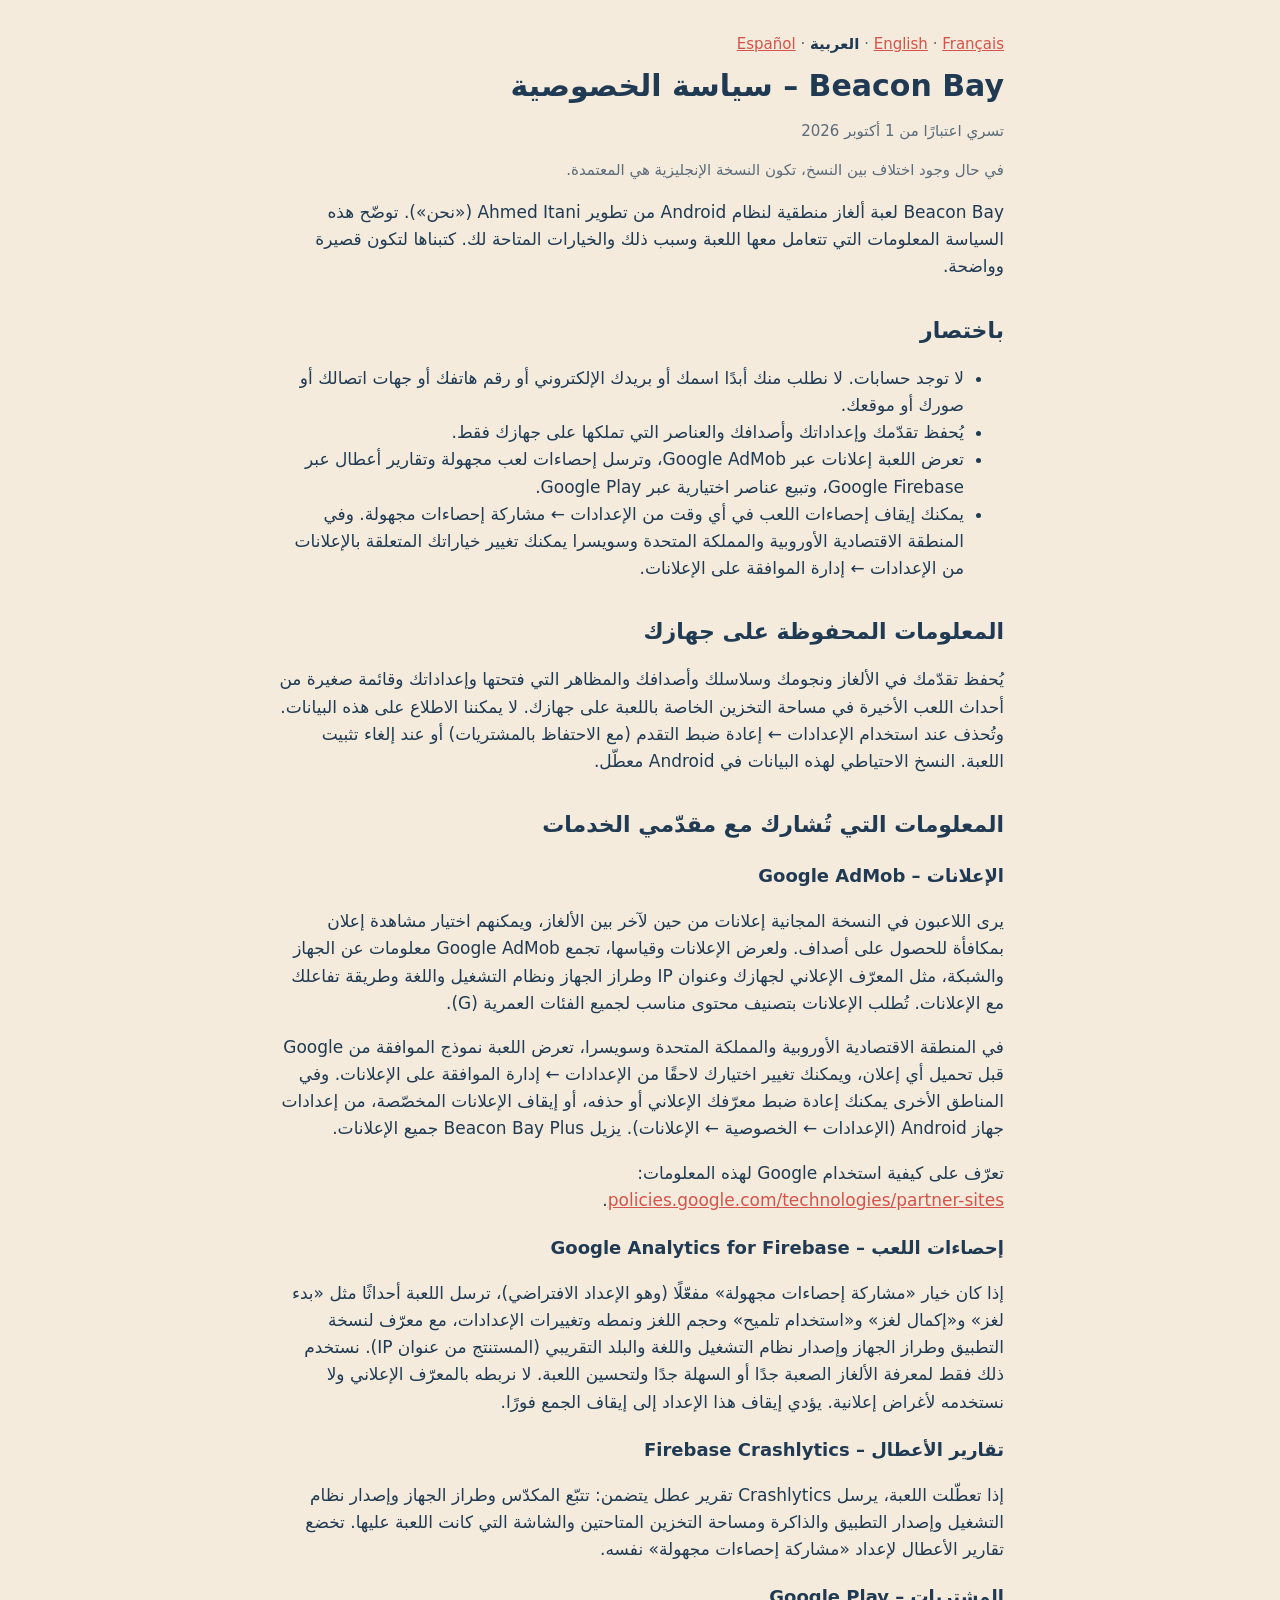
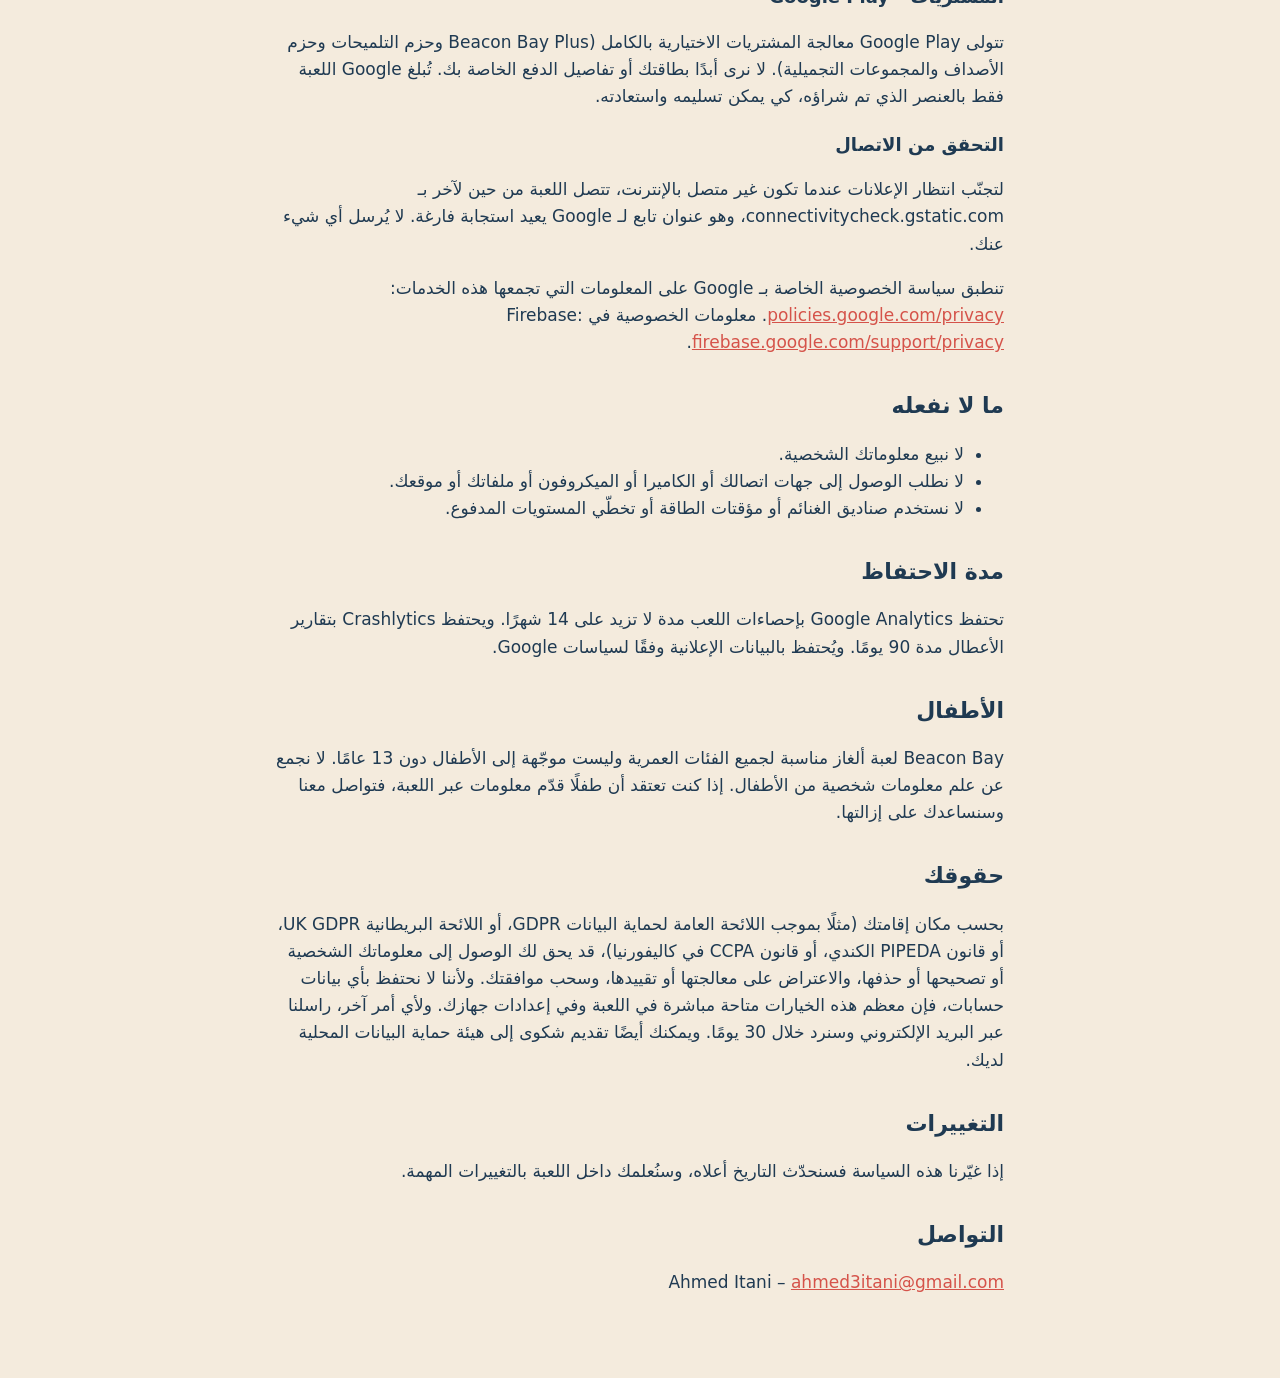
==== beacon-bay/privacy-ar.html @ c3c76981 "Beacon Bay privacy policy and support page" ====
<!doctype html>
<html lang="ar" dir="rtl">
<head>
<meta charset="utf-8">
<meta name="viewport" content="width=device-width, initial-scale=1">
<title>Beacon Bay – سياسة الخصوصية</title>
<link rel="stylesheet" href="style.css">
</head>
<body>
<main>
<nav class="langs"><a href="privacy.html">English</a> · <a href="privacy-fr.html">Français</a> · <a href="privacy-ar.html" aria-current="page">العربية</a> · <a href="privacy-es.html">Español</a></nav>
<h1>Beacon Bay – سياسة الخصوصية</h1>
<p class="meta">تسري اعتبارًا من 1 أكتوبر 2026</p>
<p class="meta">في حال وجود اختلاف بين النسخ، تكون النسخة الإنجليزية هي المعتمدة.</p>

<p>Beacon Bay لعبة ألغاز منطقية لنظام Android من تطوير Ahmed Itani («نحن»). توضّح هذه السياسة المعلومات التي تتعامل معها اللعبة وسبب ذلك والخيارات المتاحة لك. كتبناها لتكون قصيرة وواضحة.</p>

<h2>باختصار</h2>
<ul>
<li>لا توجد حسابات. لا نطلب منك أبدًا اسمك أو بريدك الإلكتروني أو رقم هاتفك أو جهات اتصالك أو صورك أو موقعك.</li>
<li>يُحفظ تقدّمك وإعداداتك وأصدافك والعناصر التي تملكها على جهازك فقط.</li>
<li>تعرض اللعبة إعلانات عبر Google AdMob، وترسل إحصاءات لعب مجهولة وتقارير أعطال عبر Google Firebase، وتبيع عناصر اختيارية عبر Google Play.</li>
<li>يمكنك إيقاف إحصاءات اللعب في أي وقت من الإعدادات ← مشاركة إحصاءات مجهولة. وفي المنطقة الاقتصادية الأوروبية والمملكة المتحدة وسويسرا يمكنك تغيير خياراتك المتعلقة بالإعلانات من الإعدادات ← إدارة الموافقة على الإعلانات.</li>
</ul>

<h2>المعلومات المحفوظة على جهازك</h2>
<p>يُحفظ تقدّمك في الألغاز ونجومك وسلاسلك وأصدافك والمظاهر التي فتحتها وإعداداتك وقائمة صغيرة من أحداث اللعب الأخيرة في مساحة التخزين الخاصة باللعبة على جهازك. لا يمكننا الاطلاع على هذه البيانات. وتُحذف عند استخدام الإعدادات ← إعادة ضبط التقدم (مع الاحتفاظ بالمشتريات) أو عند إلغاء تثبيت اللعبة. النسخ الاحتياطي لهذه البيانات في Android معطّل.</p>

<h2>المعلومات التي تُشارك مع مقدّمي الخدمات</h2>

<h3>الإعلانات – Google AdMob</h3>
<p>يرى اللاعبون في النسخة المجانية إعلانات من حين لآخر بين الألغاز، ويمكنهم اختيار مشاهدة إعلان بمكافأة للحصول على أصداف. ولعرض الإعلانات وقياسها، تجمع Google AdMob معلومات عن الجهاز والشبكة، مثل المعرّف الإعلاني لجهازك وعنوان IP وطراز الجهاز ونظام التشغيل واللغة وطريقة تفاعلك مع الإعلانات. تُطلب الإعلانات بتصنيف محتوى مناسب لجميع الفئات العمرية (G).</p>
<p>في المنطقة الاقتصادية الأوروبية والمملكة المتحدة وسويسرا، تعرض اللعبة نموذج الموافقة من Google قبل تحميل أي إعلان، ويمكنك تغيير اختيارك لاحقًا من الإعدادات ← إدارة الموافقة على الإعلانات. وفي المناطق الأخرى يمكنك إعادة ضبط معرّفك الإعلاني أو حذفه، أو إيقاف الإعلانات المخصّصة، من إعدادات جهاز Android (الإعدادات ← الخصوصية ← الإعلانات). يزيل Beacon Bay Plus جميع الإعلانات.</p>
<p>تعرّف على كيفية استخدام Google لهذه المعلومات: <a href="https://policies.google.com/technologies/partner-sites">policies.google.com/technologies/partner-sites</a>.</p>

<h3>إحصاءات اللعب – Google Analytics for Firebase</h3>
<p>إذا كان خيار «مشاركة إحصاءات مجهولة» مفعّلًا (وهو الإعداد الافتراضي)، ترسل اللعبة أحداثًا مثل «بدء لغز» و«إكمال لغز» و«استخدام تلميح» وحجم اللغز ونمطه وتغييرات الإعدادات، مع معرّف لنسخة التطبيق وطراز الجهاز وإصدار نظام التشغيل واللغة والبلد التقريبي (المستنتج من عنوان IP). نستخدم ذلك فقط لمعرفة الألغاز الصعبة جدًا أو السهلة جدًا ولتحسين اللعبة. لا نربطه بالمعرّف الإعلاني ولا نستخدمه لأغراض إعلانية. يؤدي إيقاف هذا الإعداد إلى إيقاف الجمع فورًا.</p>

<h3>تقارير الأعطال – Firebase Crashlytics</h3>
<p>إذا تعطّلت اللعبة، يرسل Crashlytics تقرير عطل يتضمن: تتبّع المكدّس وطراز الجهاز وإصدار نظام التشغيل وإصدار التطبيق والذاكرة ومساحة التخزين المتاحتين والشاشة التي كانت اللعبة عليها. تخضع تقارير الأعطال لإعداد «مشاركة إحصاءات مجهولة» نفسه.</p>

<h3>المشتريات – Google Play</h3>
<p>تتولى Google Play معالجة المشتريات الاختيارية بالكامل (Beacon Bay Plus وحزم التلميحات وحزم الأصداف والمجموعات التجميلية). لا نرى أبدًا بطاقتك أو تفاصيل الدفع الخاصة بك. تُبلغ Google اللعبة فقط بالعنصر الذي تم شراؤه، كي يمكن تسليمه واستعادته.</p>

<h3>التحقق من الاتصال</h3>
<p>لتجنّب انتظار الإعلانات عندما تكون غير متصل بالإنترنت، تتصل اللعبة من حين لآخر بـ connectivitycheck.gstatic.com، وهو عنوان تابع لـ Google يعيد استجابة فارغة. لا يُرسل أي شيء عنك.</p>

<p>تنطبق سياسة الخصوصية الخاصة بـ Google على المعلومات التي تجمعها هذه الخدمات: <a href="https://policies.google.com/privacy">policies.google.com/privacy</a>. معلومات الخصوصية في Firebase: <a href="https://firebase.google.com/support/privacy">firebase.google.com/support/privacy</a>.</p>

<h2>ما لا نفعله</h2>
<ul>
<li>لا نبيع معلوماتك الشخصية.</li>
<li>لا نطلب الوصول إلى جهات اتصالك أو الكاميرا أو الميكروفون أو ملفاتك أو موقعك.</li>
<li>لا نستخدم صناديق الغنائم أو مؤقتات الطاقة أو تخطّي المستويات المدفوع.</li>
</ul>

<h2>مدة الاحتفاظ</h2>
<p>تحتفظ Google Analytics بإحصاءات اللعب مدة لا تزيد على 14 شهرًا. ويحتفظ Crashlytics بتقارير الأعطال مدة 90 يومًا. ويُحتفظ بالبيانات الإعلانية وفقًا لسياسات Google.</p>

<h2>الأطفال</h2>
<p>Beacon Bay لعبة ألغاز مناسبة لجميع الفئات العمرية وليست موجّهة إلى الأطفال دون 13 عامًا. لا نجمع عن علم معلومات شخصية من الأطفال. إذا كنت تعتقد أن طفلًا قدّم معلومات عبر اللعبة، فتواصل معنا وسنساعدك على إزالتها.</p>

<h2>حقوقك</h2>
<p>بحسب مكان إقامتك (مثلًا بموجب اللائحة العامة لحماية البيانات GDPR، أو اللائحة البريطانية UK GDPR، أو قانون PIPEDA الكندي، أو قانون CCPA في كاليفورنيا)، قد يحق لك الوصول إلى معلوماتك الشخصية أو تصحيحها أو حذفها، والاعتراض على معالجتها أو تقييدها، وسحب موافقتك. ولأننا لا نحتفظ بأي بيانات حسابات، فإن معظم هذه الخيارات متاحة مباشرة في اللعبة وفي إعدادات جهازك. ولأي أمر آخر، راسلنا عبر البريد الإلكتروني وسنرد خلال 30 يومًا. ويمكنك أيضًا تقديم شكوى إلى هيئة حماية البيانات المحلية لديك.</p>

<h2>التغييرات</h2>
<p>إذا غيّرنا هذه السياسة فسنحدّث التاريخ أعلاه، وسنُعلمك داخل اللعبة بالتغييرات المهمة.</p>

<h2>التواصل</h2>
<p>Ahmed Itani – <a href="mailto:ahmed3itani@gmail.com">ahmed3itani@gmail.com</a></p>
</main>
</body>
</html>
---- beacon-bay/style.css ----
:root { --bg: #F4EBDD; --card: #FFF8EC; --ink: #1F3A52; --soft: #5B6B7A; --accent: #D5534A; }
@media (prefers-color-scheme: dark) { :root { --bg: #15212C; --card: #1D2B38; --ink: #EAF0F5; --soft: #A9B6C2; --accent: #F08A80; } }
* { box-sizing: border-box; }
body { margin: 0; background: var(--bg); color: var(--ink); font: 17px/1.6 system-ui, -apple-system, "Segoe UI", Roboto, "Noto Sans Arabic", sans-serif; }
main { max-width: 760px; margin: 0 auto; padding: 32px 16px 64px; }
main > * { overflow-wrap: anywhere; }
h1 { font-size: 30px; line-height: 1.2; margin: 12px 0 4px; }
h2 { font-size: 22px; margin: 32px 0 8px; }
h3 { font-size: 18px; margin: 20px 0 4px; }
a { color: var(--accent); }
.meta, .langs { color: var(--soft); font-size: 15px; }
.langs a[aria-current] { color: var(--ink); font-weight: 600; text-decoration: none; }
.card { background: var(--card); border-radius: 16px; padding: 20px; margin: 16px 0; }
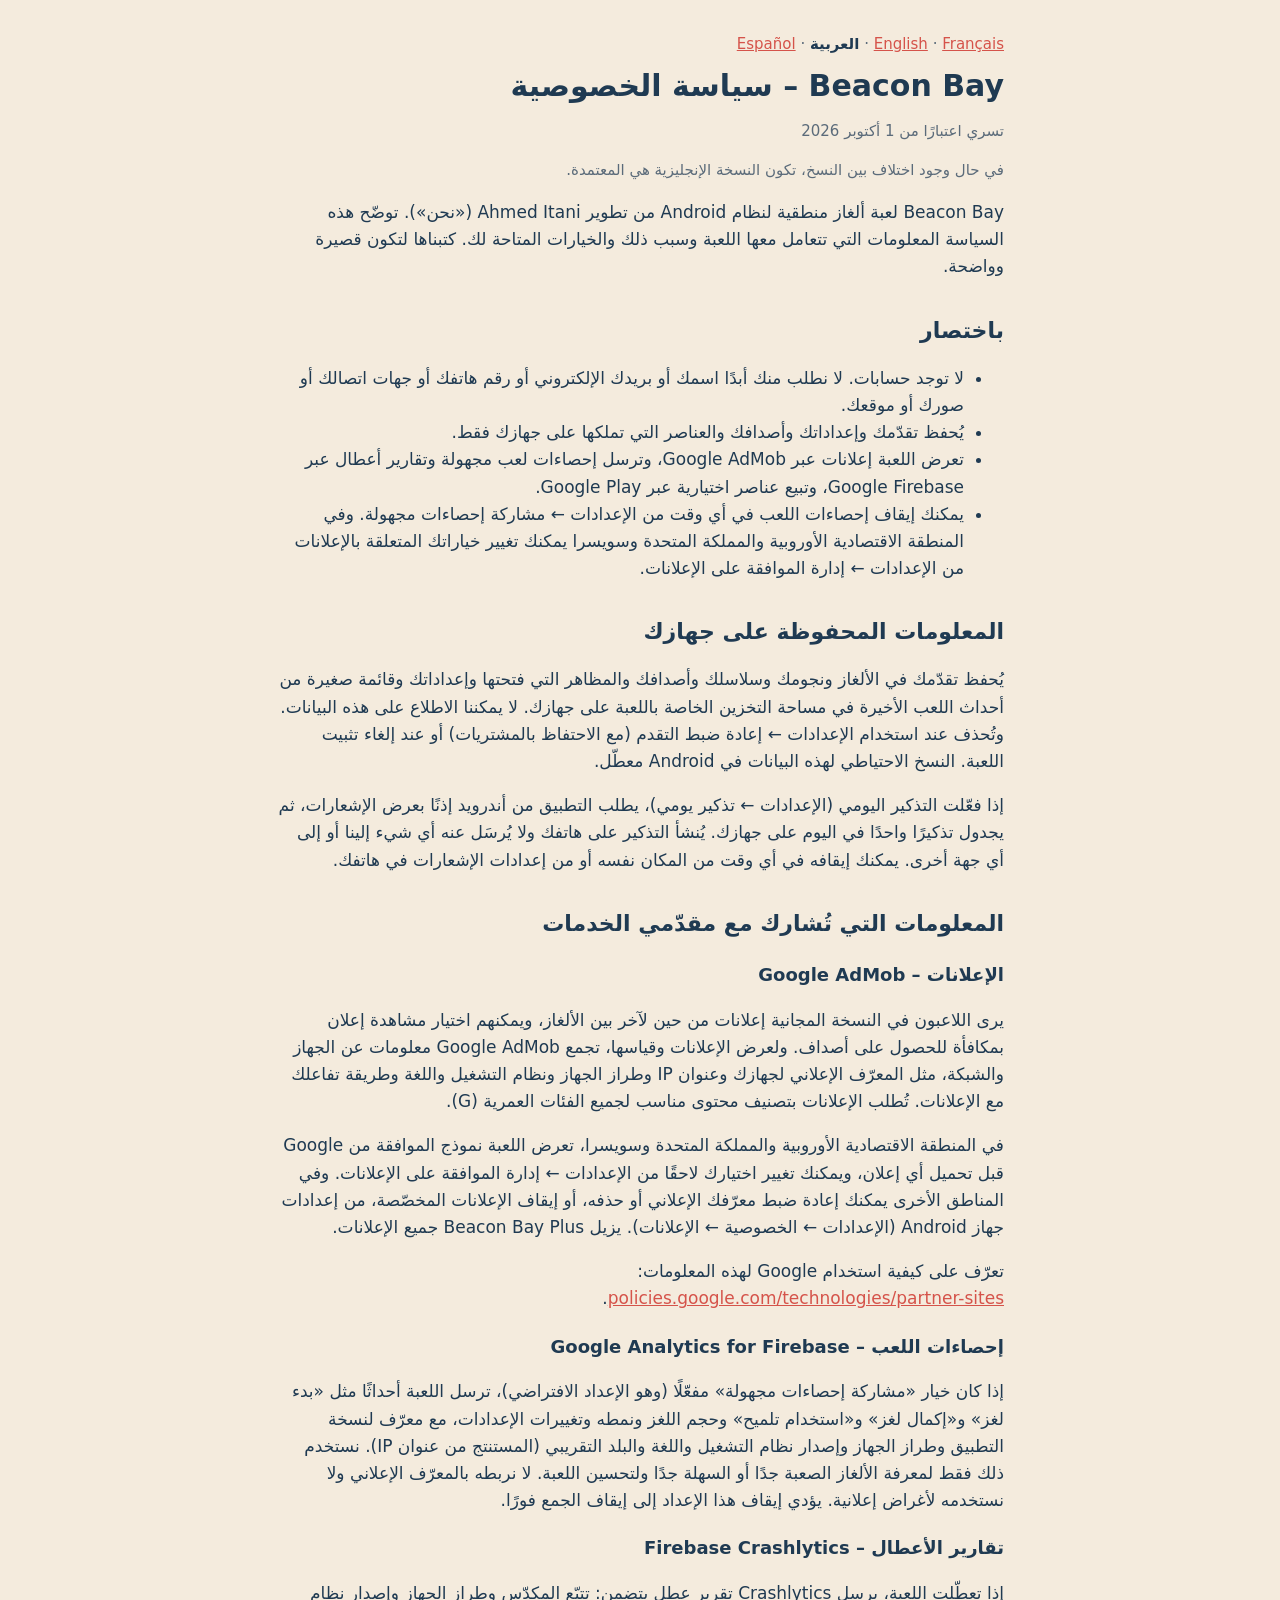
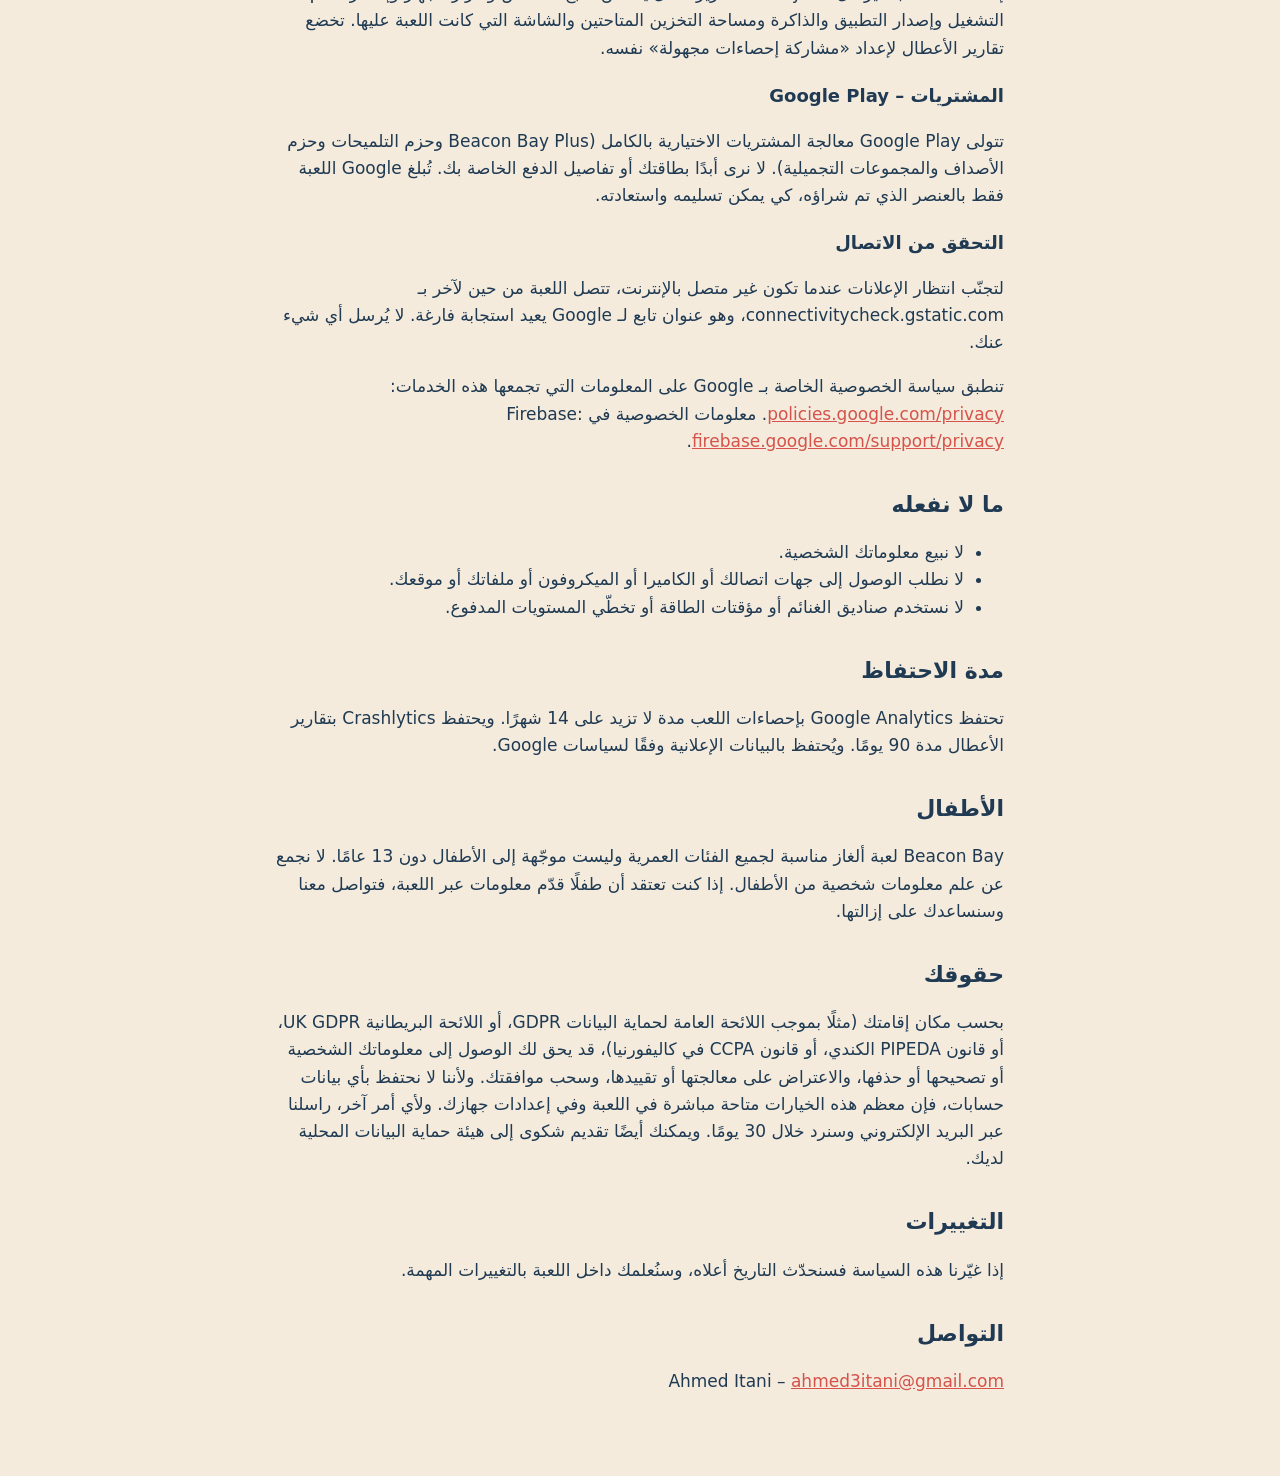
==== commit 9908b747: "Mention the on-device daily reminder" ====
--- a/beacon-bay/privacy-ar.html
+++ b/beacon-bay/privacy-ar.html
@@ -25,6 +25,8 @@
 
 <h2>المعلومات المحفوظة على جهازك</h2>
 <p>يُحفظ تقدّمك في الألغاز ونجومك وسلاسلك وأصدافك والمظاهر التي فتحتها وإعداداتك وقائمة صغيرة من أحداث اللعب الأخيرة في مساحة التخزين الخاصة باللعبة على جهازك. لا يمكننا الاطلاع على هذه البيانات. وتُحذف عند استخدام الإعدادات ← إعادة ضبط التقدم (مع الاحتفاظ بالمشتريات) أو عند إلغاء تثبيت اللعبة. النسخ الاحتياطي لهذه البيانات في Android معطّل.</p>
+
+<p>إذا فعّلت التذكير اليومي (الإعدادات ← تذكير يومي)، يطلب التطبيق من أندرويد إذنًا بعرض الإشعارات، ثم يجدول تذكيرًا واحدًا في اليوم على جهازك. يُنشأ التذكير على هاتفك ولا يُرسَل عنه أي شيء إلينا أو إلى أي جهة أخرى. يمكنك إيقافه في أي وقت من المكان نفسه أو من إعدادات الإشعارات في هاتفك.</p>
 
 <h2>المعلومات التي تُشارك مع مقدّمي الخدمات</h2>
 
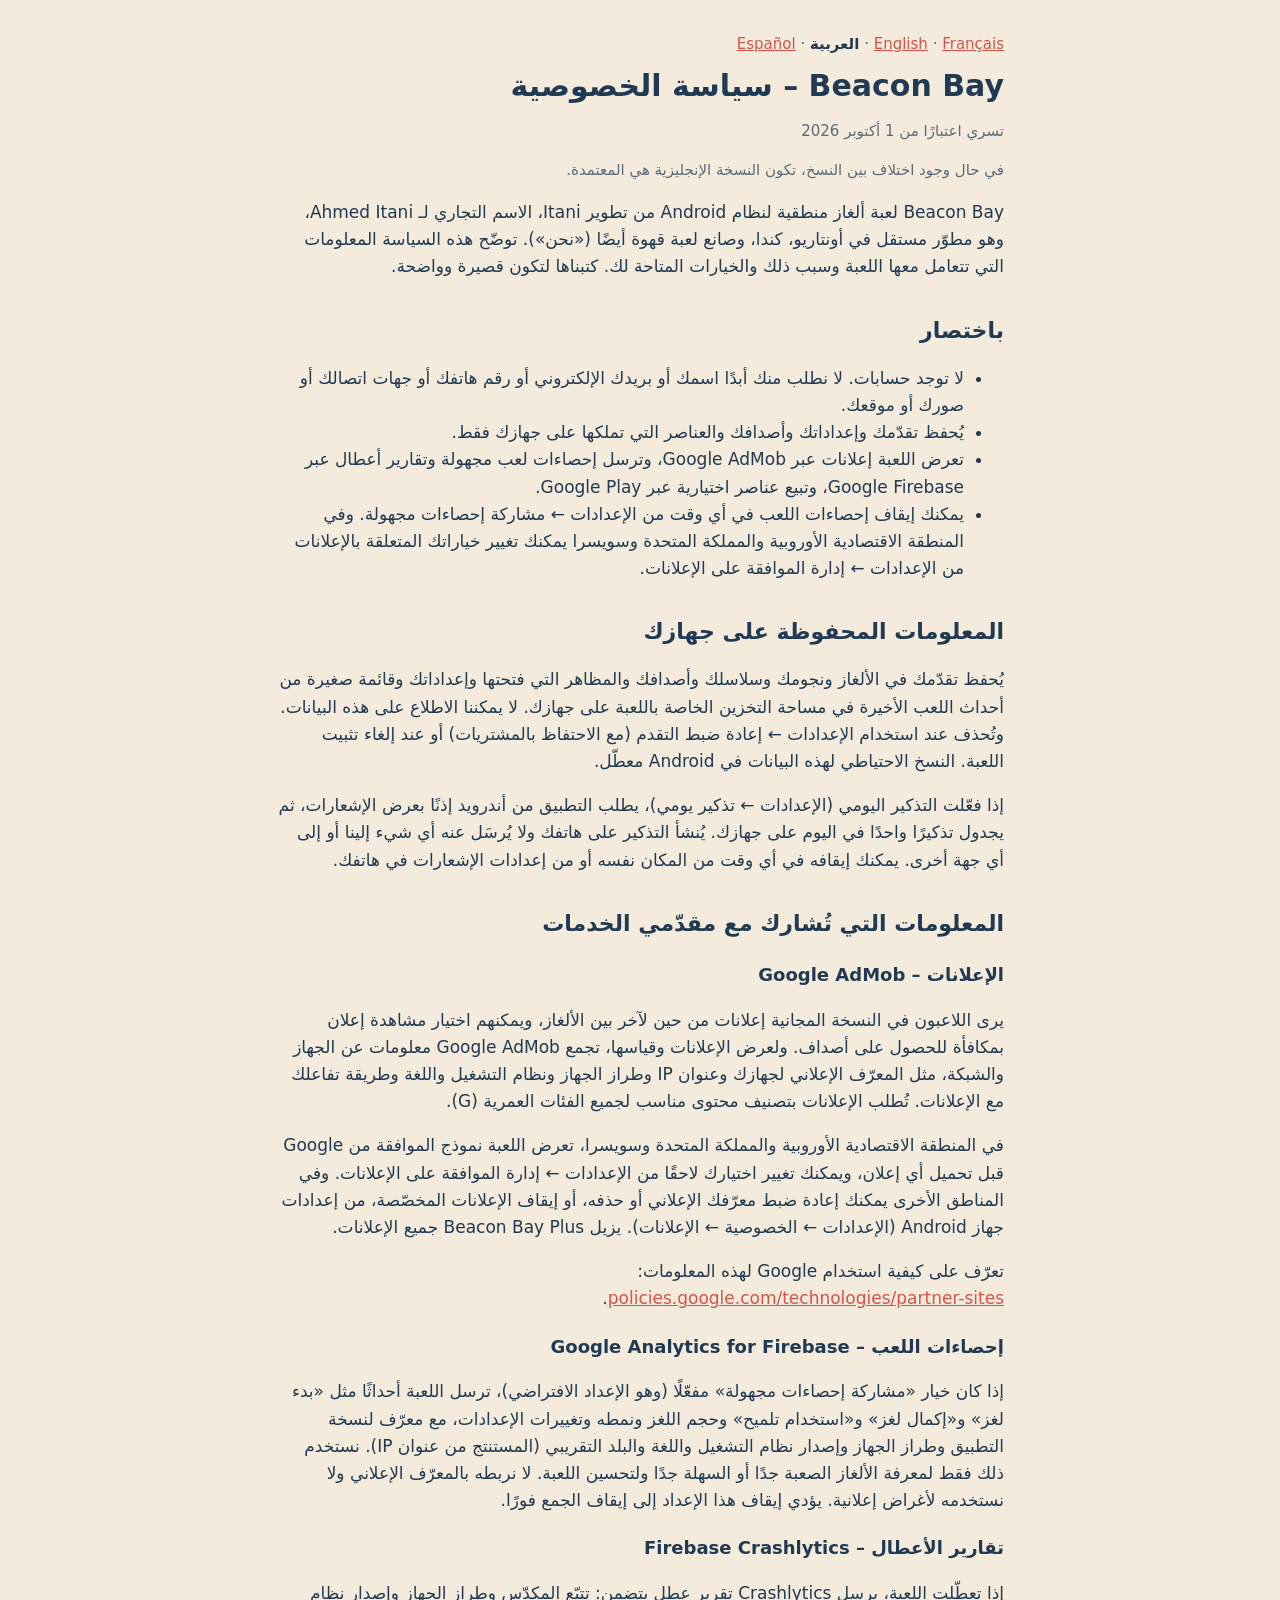
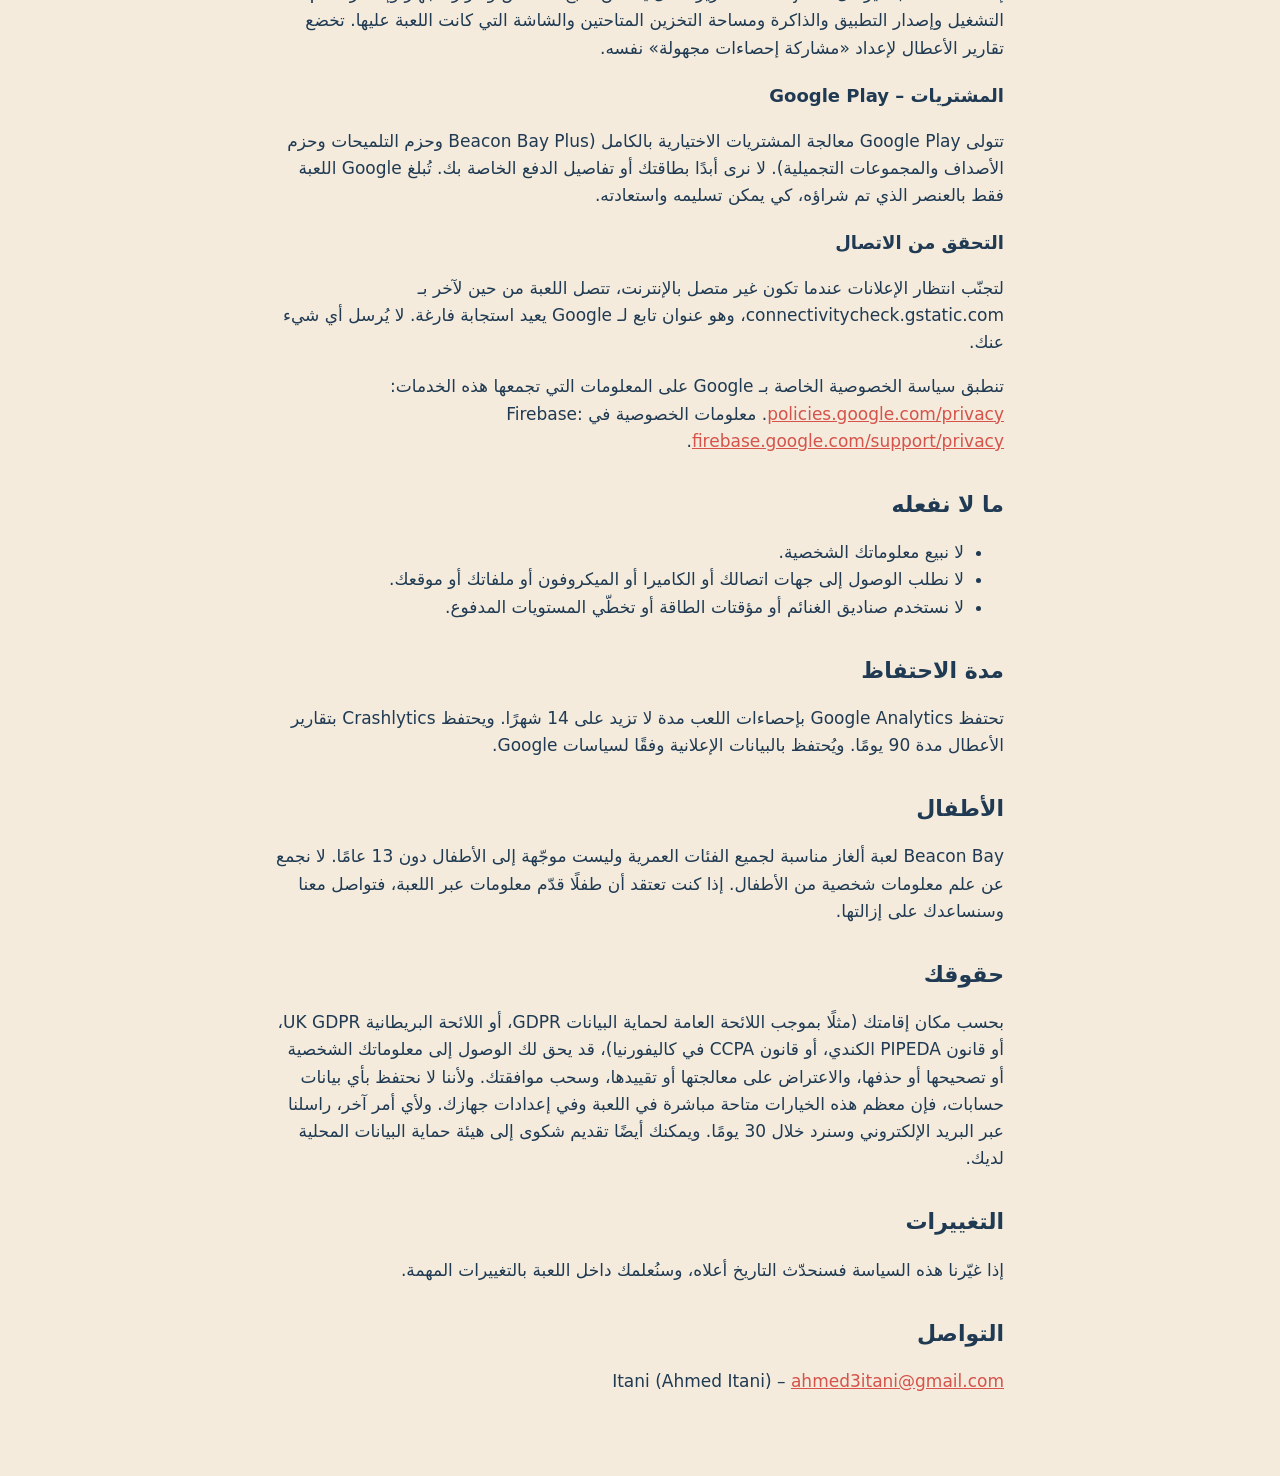
==== commit 94477989: "Studio name Itani; list Qahwa" ====
--- a/beacon-bay/privacy-ar.html
+++ b/beacon-bay/privacy-ar.html
@@ -13,7 +13,7 @@
 <p class="meta">تسري اعتبارًا من 1 أكتوبر 2026</p>
 <p class="meta">في حال وجود اختلاف بين النسخ، تكون النسخة الإنجليزية هي المعتمدة.</p>
 
-<p>Beacon Bay لعبة ألغاز منطقية لنظام Android من تطوير Ahmed Itani («نحن»). توضّح هذه السياسة المعلومات التي تتعامل معها اللعبة وسبب ذلك والخيارات المتاحة لك. كتبناها لتكون قصيرة وواضحة.</p>
+<p>Beacon Bay لعبة ألغاز منطقية لنظام Android من تطوير Itani، الاسم التجاري لـ Ahmed Itani، وهو مطوّر مستقل في أونتاريو، كندا، وصانع لعبة قهوة أيضًا («نحن»). توضّح هذه السياسة المعلومات التي تتعامل معها اللعبة وسبب ذلك والخيارات المتاحة لك. كتبناها لتكون قصيرة وواضحة.</p>
 
 <h2>باختصار</h2>
 <ul>
@@ -69,7 +69,7 @@
 <p>إذا غيّرنا هذه السياسة فسنحدّث التاريخ أعلاه، وسنُعلمك داخل اللعبة بالتغييرات المهمة.</p>
 
 <h2>التواصل</h2>
-<p>Ahmed Itani – <a href="mailto:ahmed3itani@gmail.com">ahmed3itani@gmail.com</a></p>
+<p>Itani (Ahmed Itani) – <a href="mailto:ahmed3itani@gmail.com">ahmed3itani@gmail.com</a></p>
 </main>
 </body>
 </html>
